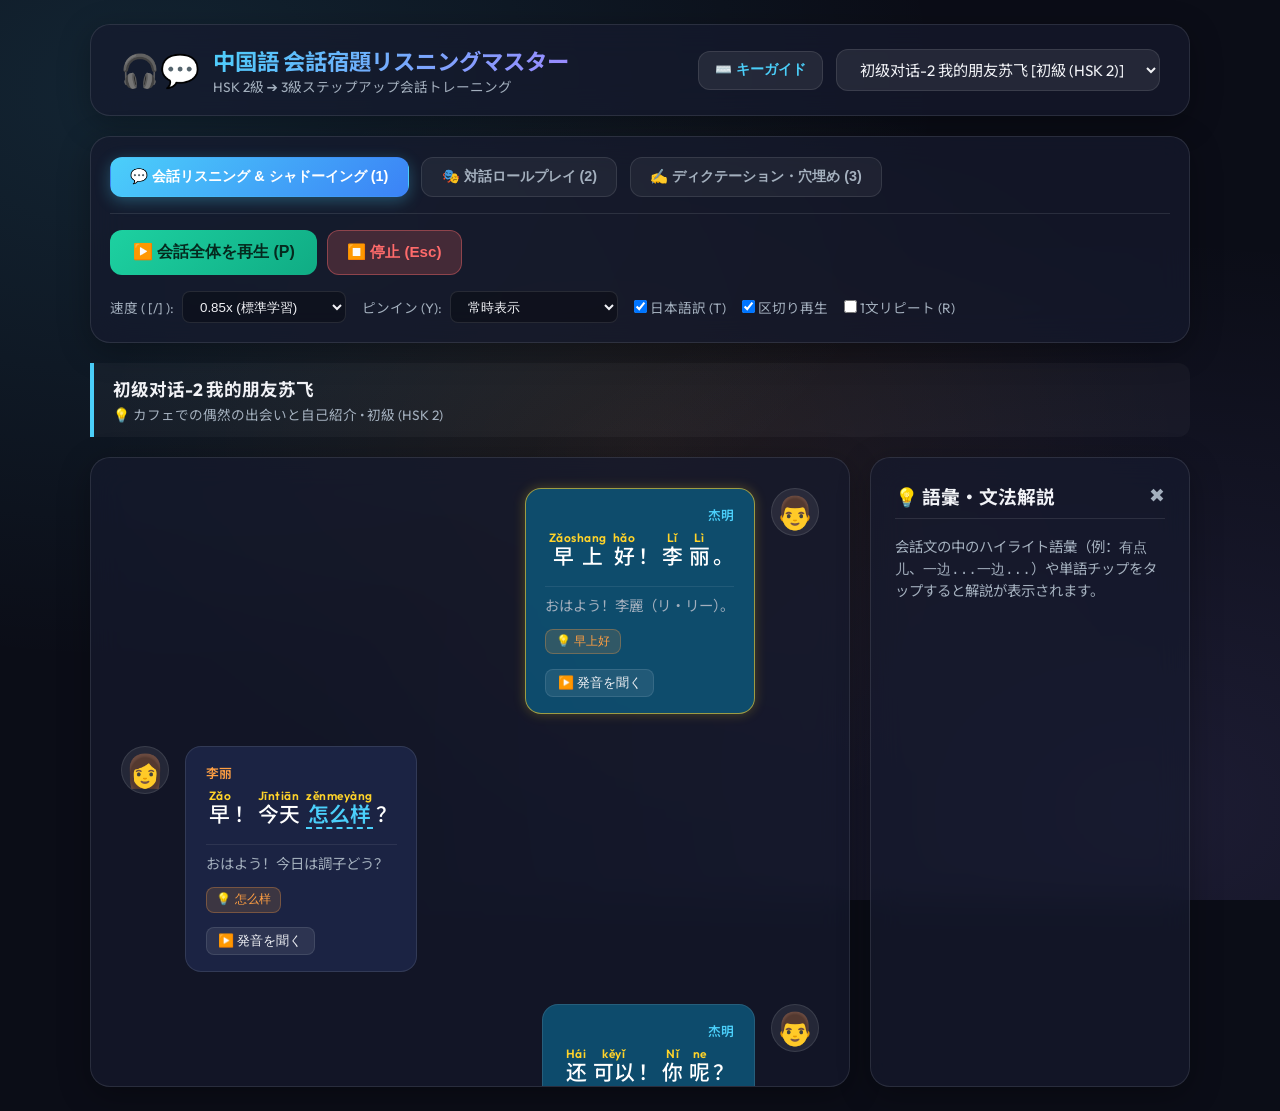
==== index.html @ 6241a37b "Add Vim & Learning shortcuts: gg/G jump, N-repeat (3r), word jump (w), blind mode (b), and speed con" ====
<!DOCTYPE html>
<html lang="ja">
<head>
    <meta charset="UTF-8">
    <meta name="viewport" content="width=device-width, initial-scale=1.0">
    <title>中国語 会話宿題リスニングマスター (HSK2-3)</title>
    <meta name="description" content="HSK 2級〜3級レベルの会話宿題を音声、ピンイン、日本語訳、文法解説、対話ロールプレイ、ディクテーションクイズで完全攻略するWebアプリ。">
    <!-- Google Fonts: Outfit & Noto Sans SC -->
    <link rel="preconnect" href="https://fonts.googleapis.com">
    <link rel="preconnect" href="https://fonts.gstatic.com" crossorigin>
    <link href="https://fonts.googleapis.com/css2?family=Noto+Sans+SC:wght@300;400;500;700&family=Outfit:wght@300;400;500;600;700&display=swap" rel="stylesheet">
    <link rel="stylesheet" href="./css/style.css">
</head>
<body>
    <div class="app-wrapper">
        <!-- Header -->
        <header class="app-header">
            <div class="brand-title">
                <span class="brand-icon">🎧💬</span>
                <div>
                    <h1>中国語 会話宿題リスニングマスター</h1>
                    <p>HSK 2級 ➔ 3級ステップアップ会話トレーニング</p>
                </div>
            </div>
            <div class="header-right">
                <button id="btn-open-help" class="btn-help">⌨️ キーガイド</button>
                <div class="selector-box">
                    <select id="dialogue-select" aria-label="会話レッスンの選択">
                        <!-- Options populated dynamically from JSON -->
                    </select>
                </div>
            </div>
        </header>

        <!-- Control Toolbar -->
        <section class="toolbar-card">
            <!-- Mode Switcher -->
            <div class="mode-switcher">
                <button id="mode-listening" class="btn-mode active">💬 会話リスニング & シャドーイング (1)</button>
                <button id="mode-roleplay" class="btn-mode">🎭 対話ロールプレイ (2)</button>
                <button id="mode-quiz" class="btn-mode">✍️ ディクテーション・穴埋め (3)</button>
            </div>

            <!-- Roleplay Bar (Hidden by default) -->
            <div id="roleplay-bar" class="sub-bar hidden">
                <label for="role-select"><strong>担当する役:</strong></label>
                <select id="role-select">
                    <!-- Populated dynamically -->
                </select>
                <span style="font-size: 0.85rem; color: var(--text-muted);">※ あなたのセリフの番になると一時停止します</span>
            </div>

            <!-- Primary Actions & Audio Options -->
            <div class="action-row">
                <div class="primary-controls">
                    <button id="btn-play-full" class="btn-primary">▶️ 会話全体を再生 (P)</button>
                    <button id="btn-stop" class="btn-danger">⏹️ 停止 (Esc)</button>
                </div>
                <div class="secondary-options">
                    <div class="opt-group">
                        <label for="speed-select">速度 ( [/] ):</label>
                        <select id="speed-select">
                            <option value="0.4">0.4x (超ゆっくり)</option>
                            <option value="0.5">0.5x (ゆっくり)</option>
                            <option value="0.6">0.6x (ややゆっくり)</option>
                            <option value="0.7">0.7x (遅め)</option>
                            <option value="0.85" selected>0.85x (標準学習)</option>
                            <option value="1.0">1.0x (ナチュラル)</option>
                            <option value="1.2">1.2x (速め)</option>
                        </select>
                    </div>

                    <div class="opt-group">
                        <label for="pinyin-toggle">ピンイン (Y):</label>
                        <select id="pinyin-toggle">
                            <option value="always" selected>常時表示</option>
                            <option value="hover">ホバー/タップ時のみ</option>
                            <option value="hidden">非表示 (耳あわせ)</option>
                        </select>
                    </div>

                    <div class="opt-group">
                        <label><input type="checkbox" id="ja-toggle" checked> 日本語訳 (T)</label>
                    </div>

                    <div class="opt-group">
                        <label><input type="checkbox" id="segment-toggle" checked> 区切り再生</label>
                    </div>

                    <div class="opt-group">
                        <label><input type="checkbox" id="loop-toggle"> 1文リピート (R)</label>
                    </div>
                </div>
            </div>
        </section>

        <!-- Topic Info Card -->
        <div class="dialogue-info-card">
            <h2 id="dialogue-header-title">タイトル</h2>
            <p id="dialogue-header-topic">トピック情報</p>
        </div>

        <!-- Main Content Area: Chat + Notes Drawer -->
        <main class="main-layout">
            <!-- WeChat Style Chat Container -->
            <section id="chat-container" class="chat-container" data-pinyin-mode="always">
                <!-- Chat bubbles generated dynamically -->
            </section>

            <!-- Quiz Panel (Hidden by default) -->
            <section id="quiz-panel" class="quiz-panel hidden">
                <!-- Quiz card rendered here -->
            </section>

            <!-- Notes & Grammar Side Drawer -->
            <aside id="notes-drawer" class="notes-drawer">
                <div class="drawer-header">
                    <h3>💡 語彙・文法解説</h3>
                    <button id="close-notes" class="close-btn">✖</button>
                </div>
                <div id="notes-content">
                    <p style="color: var(--text-muted); font-size: 0.9rem;">会話文の中のハイライト語彙（例：<code>有点儿</code>、<code>一边...一边...</code>）や単語チップをタップすると解説が表示されます。</p>
                </div>
            </aside>
        </main>
    </div>

    <!-- Keyboard Shortcuts Help Modal -->
    <div id="help-modal" class="modal-backdrop hidden">
        <div class="modal-card">
            <div class="modal-header">
                <h2>⌨️ キーボードショートカット一覧</h2>
                <button id="close-help" class="close-btn">✖</button>
            </div>
            <div class="modal-body">
                <table class="shortcut-table">
                    <thead>
                        <tr>
                            <th>キー</th>
                            <th>機能</th>
                        </tr>
                    </thead>
                    <tbody>
                        <tr><td><kbd>J</kbd> / <kbd>K</kbd></td><td>次のセリフ / 前のセリフへ移動して再生</td></tr>
                        <tr><td><kbd>g</kbd><kbd>g</kbd> / <kbd>G</kbd></td><td>会話の【先頭（1行目）】 / 【末尾（最終行）】へジャンプ</td></tr>
                        <tr><td><kbd>P</kbd> / <kbd>Space</kbd></td><td>選択中のセリフを再生 / 一時停止 (<kbd>Shift+P</kbd> で全文再生)</td></tr>
                        <tr><td><kbd>R</kbd> / <kbd>.</kbd></td><td>現在のセリフをリピート（例: <kbd>3</kbd><kbd>r</kbd> で3回自動連続再生！）</td></tr>
                        <tr><td><kbd>W</kbd></td><td>次の【重要語彙単語】へジャンプして単語発音</td></tr>
                        <tr><td><kbd>B</kbd></td><td>【ブラインド（目隠し）モード】ON/OFF (文字をぼかしてリスニング特訓)</td></tr>
                        <tr><td><kbd>N</kbd> / <kbd>M</kbd></td><td><kbd>N</kbd>で語彙解説スイッチ / <kbd>M</kbd>で単語発音</td></tr>
                        <tr><td><kbd>Y</kbd> / <kbd>T</kbd> / <kbd>Z</kbd></td><td><kbd>Y</kbd>でピンイン切替 / <kbd>T</kbd>・<kbd>Z</kbd>で日本語訳表示切替</td></tr>
                        <tr><td><kbd>&lt;</kbd> / <kbd>&gt;</kbd> (または <kbd>[</kbd>/<kbd>]</kbd>)</td><td>再生速度の減速 / 加速</td></tr>
                        <tr><td><kbd>S</kbd> / <kbd>Esc</kbd></td><td>音声再生・リピートをストップ</td></tr>
                        <tr><td><kbd>1</kbd> / <kbd>2</kbd> / <kbd>3</kbd></td><td>学習モード切替（1:リスニング 2:ロールプレイ 3:クイズ）</td></tr>
                    </tbody>
                </table>
            </div>
        </div>
    </div>

    <!-- Scripts -->
    <script src="./js/pinyin_utils.js"></script>
    <script src="./js/tts.js"></script>
    <script src="./js/app.js"></script>
</body>
</html>
---- css/style.css ----
/* ==========================================================================
   Chinese Conversation Trainer - Premium Dark Glassmorphism Design
   ========================================================================== */

:root {
    --bg-dark: #0b0d17;
    --card-bg: rgba(22, 26, 46, 0.7);
    --card-border: rgba(255, 255, 255, 0.1);
    
    --primary: #4bcffa;     /* Neon Blue */
    --accent: #ff9f43;      /* Neon Orange */
    --success: #1dd1a1;     /* Neon Green */
    --purple: #9c88ff;      /* Neon Purple */
    
    --bubble-left: rgba(30, 39, 73, 0.85);
    --bubble-right: rgba(14, 86, 122, 0.85);
    --bubble-narrator: rgba(45, 52, 70, 0.6);
    
    --text-main: #f1f2f6;
    --text-muted: #a4b0be;
    --pinyin-color: #ffd32a;
    
    --font-main: 'Outfit', 'Noto Sans SC', system-ui, -apple-system, sans-serif;
}

* {
    box-sizing: border-box;
    margin: 0;
    padding: 0;
}

body {
    background-color: var(--bg-dark);
    background-image: 
        radial-gradient(at 10% 10%, rgba(75, 207, 250, 0.12) 0, transparent 50%),
        radial-gradient(at 90% 90%, rgba(156, 136, 255, 0.12) 0, transparent 50%),
        radial-gradient(at 50% 50%, rgba(255, 159, 67, 0.08) 0, transparent 60%);
    background-attachment: fixed;
    color: var(--text-main);
    font-family: var(--font-main);
    min-height: 100vh;
    display: flex;
    justify-content: center;
    padding: 1.5rem 1rem;
}

.app-wrapper {
    width: 100%;
    max-width: 1100px;
    display: flex;
    flex-direction: column;
    gap: 1.25rem;
}

/* Header Navbar */
.app-header {
    background: var(--card-bg);
    backdrop-filter: blur(16px);
    border: 1px solid var(--card-border);
    border-radius: 20px;
    padding: 1.2rem 1.8rem;
    display: flex;
    justify-content: space-between;
    align-items: center;
    flex-wrap: wrap;
    gap: 1rem;
    box-shadow: 0 8px 32px rgba(0, 0, 0, 0.3);
}

.brand-title {
    display: flex;
    align-items: center;
    gap: 0.8rem;
}

.brand-icon {
    font-size: 2rem;
}

.brand-title h1 {
    font-size: 1.4rem;
    font-weight: 700;
    background: linear-gradient(135deg, var(--primary), var(--purple));
    -webkit-background-clip: text;
    -webkit-text-fill-color: transparent;
}

.brand-title p {
    font-size: 0.85rem;
    color: var(--text-muted);
}

.header-right {
    display: flex;
    align-items: center;
    gap: 0.8rem;
}

.btn-help {
    background: rgba(255, 255, 255, 0.08);
    border: 1px solid var(--card-border);
    color: var(--primary);
    padding: 0.6rem 1rem;
    border-radius: 12px;
    font-weight: 600;
    font-size: 0.85rem;
    cursor: pointer;
    transition: all 0.2s ease;
}

.btn-help:hover {
    background: rgba(75, 207, 250, 0.2);
    border-color: var(--primary);
}

.selector-box select {
    background: rgba(255, 255, 255, 0.08);
    color: var(--text-main);
    border: 1px solid var(--card-border);
    border-radius: 12px;
    padding: 0.6rem 1.2rem;
    font-size: 0.95rem;
    font-family: var(--font-main);
    outline: none;
    cursor: pointer;
    transition: all 0.3s ease;
}

.selector-box select:hover {
    border-color: var(--primary);
    background: rgba(255, 255, 255, 0.12);
}

/* Control Toolbar & Mode Switcher */
.toolbar-card {
    background: var(--card-bg);
    backdrop-filter: blur(16px);
    border: 1px solid var(--card-border);
    border-radius: 20px;
    padding: 1.2rem;
    display: flex;
    flex-direction: column;
    gap: 1rem;
    box-shadow: 0 8px 32px rgba(0, 0, 0, 0.3);
}

.mode-switcher {
    display: flex;
    gap: 0.8rem;
    border-bottom: 1px solid var(--card-border);
    padding-bottom: 1rem;
}

.btn-mode {
    background: rgba(255, 255, 255, 0.05);
    border: 1px solid var(--card-border);
    color: var(--text-muted);
    padding: 0.6rem 1.2rem;
    border-radius: 12px;
    font-weight: 600;
    font-size: 0.9rem;
    cursor: pointer;
    transition: all 0.3s ease;
}

.btn-mode.active, .btn-mode:hover {
    background: linear-gradient(135deg, var(--primary), #3b82f6);
    color: #fff;
    border-color: transparent;
    box-shadow: 0 4px 15px rgba(75, 207, 250, 0.3);
}

.action-row {
    display: flex;
    flex-wrap: wrap;
    gap: 1rem;
    align-items: center;
    justify-content: space-between;
}

.primary-controls {
    display: flex;
    gap: 0.6rem;
}

.btn-primary {
    background: linear-gradient(135deg, var(--success), #10ac84);
    color: #05291e;
    border: none;
    padding: 0.7rem 1.4rem;
    border-radius: 12px;
    font-size: 1rem;
    font-weight: 700;
    cursor: pointer;
    transition: transform 0.2s, box-shadow 0.2s;
}

.btn-primary:hover {
    transform: translateY(-2px);
    box-shadow: 0 6px 20px rgba(29, 209, 161, 0.4);
}

.btn-danger {
    background: rgba(255, 107, 107, 0.2);
    color: #ff6b6b;
    border: 1px solid rgba(255, 107, 107, 0.4);
    padding: 0.7rem 1.2rem;
    border-radius: 12px;
    font-size: 0.95rem;
    font-weight: 600;
    cursor: pointer;
    transition: all 0.2s;
}

.btn-danger:hover {
    background: rgba(255, 107, 107, 0.3);
}

.secondary-options {
    display: flex;
    flex-wrap: wrap;
    gap: 1rem;
    align-items: center;
}

.opt-group {
    display: flex;
    align-items: center;
    gap: 0.5rem;
    font-size: 0.85rem;
    color: var(--text-muted);
}

.opt-group select {
    background: rgba(0, 0, 0, 0.3);
    color: var(--text-main);
    border: 1px solid var(--card-border);
    padding: 0.4rem 0.8rem;
    border-radius: 8px;
    outline: none;
}

/* Sub-bars */
.sub-bar {
    background: rgba(255, 159, 67, 0.15);
    border: 1px solid rgba(255, 159, 67, 0.3);
    border-radius: 12px;
    padding: 0.8rem 1.2rem;
    display: flex;
    align-items: center;
    gap: 1rem;
}

.sub-bar.hidden {
    display: none;
}

/* Dialogue Topic Header */
.dialogue-info-card {
    background: rgba(255, 255, 255, 0.03);
    border-left: 4px solid var(--primary);
    padding: 0.8rem 1.2rem;
    border-radius: 0 12px 12px 0;
}

.dialogue-info-card h2 {
    font-size: 1.1rem;
    margin-bottom: 0.2rem;
}

.dialogue-info-card p {
    font-size: 0.85rem;
    color: var(--text-muted);
}

/* Main Layout Grid */
.main-layout {
    display: grid;
    grid-template-columns: 1fr;
    gap: 1.25rem;
}

@media (min-width: 900px) {
    .main-layout {
        grid-template-columns: 1fr 320px;
    }
}

/* WeChat Style Chat Container */
.chat-container {
    background: var(--card-bg);
    backdrop-filter: blur(16px);
    border: 1px solid var(--card-border);
    border-radius: 20px;
    padding: 1.5rem;
    min-height: 500px;
    max-height: 70vh;
    overflow-y: auto;
    display: flex;
    flex-direction: column;
    gap: 1.2rem;
    box-shadow: 0 8px 32px rgba(0, 0, 0, 0.3);
}

/* Chat Bubble */
.chat-bubble {
    display: flex;
    gap: 1rem;
    max-width: 88%;
    animation: fadeIn 0.3s ease;
    transition: all 0.3s ease;
    border-radius: 16px;
    padding: 0.4rem;
    cursor: pointer;
}

@keyframes fadeIn {
    from { opacity: 0; transform: translateY(10px); }
    to { opacity: 1; transform: translateY(0); }
}

.chat-bubble.align-left {
    align-self: flex-start;
}

.chat-bubble.align-right {
    align-self: flex-end;
    flex-direction: row-reverse;
}

.chat-bubble.narrator-bubble {
    align-self: center;
    max-width: 95%;
    text-align: center;
    background: var(--bubble-narrator);
    border: 1px dashed var(--card-border);
}

.chat-bubble .avatar {
    font-size: 2rem;
    width: 48px;
    height: 48px;
    background: rgba(255, 255, 255, 0.08);
    border-radius: 50%;
    display: flex;
    align-items: center;
    justify-content: center;
    flex-shrink: 0;
    border: 1px solid var(--card-border);
}

.bubble-content {
    background: var(--bubble-left);
    border: 1px solid var(--card-border);
    border-radius: 16px;
    padding: 1rem 1.2rem;
    position: relative;
    display: flex;
    flex-direction: column;
    gap: 0.5rem;
    transition: border-color 0.2s, box-shadow 0.2s;
}

.chat-bubble.align-right .bubble-content {
    background: var(--bubble-right);
}

.chat-bubble.focused-line .bubble-content {
    border-color: rgba(255, 211, 42, 0.6);
    box-shadow: 0 0 12px rgba(255, 211, 42, 0.25);
}

.chat-bubble.playing .bubble-content {
    border-color: var(--primary);
    box-shadow: 0 0 20px rgba(75, 207, 250, 0.4);
}

.speaker-name {
    font-size: 0.8rem;
    font-weight: 600;
    color: var(--accent);
}

.chat-bubble.align-right .speaker-name {
    text-align: right;
    color: var(--primary);
}

/* Chinese & Ruby Pinyin Styling */
.text-zh {
    font-size: 1.3rem;
    line-height: 2.3rem;
    font-weight: 500;
    color: #ffffff;
}

ruby.pinyin-ruby {
    ruby-position: over;
    padding: 0 0.15em;
}

ruby.pinyin-ruby rt {
    font-size: 0.75rem;
    font-weight: 600;
    color: var(--pinyin-color);
    letter-spacing: 0.5px;
    transform: translateY(-2px);
    transition: opacity 0.2s ease;
}

/* Pinyin Mode Logic */
[data-pinyin-mode="hover"] ruby.pinyin-ruby rt {
    opacity: 0;
}
[data-pinyin-mode="hover"] ruby.pinyin-ruby:hover rt {
    opacity: 1;
}
[data-pinyin-mode="hidden"] ruby.pinyin-ruby rt {
    display: none;
}

/* Japanese Translation */
.text-ja {
    font-size: 0.9rem;
    color: var(--text-muted);
    border-top: 1px solid rgba(255, 255, 255, 0.08);
    padding-top: 0.4rem;
    margin-top: 0.2rem;
    transition: all 0.3s ease;
}

.hide-ja .text-ja {
    display: none;
}

/* Vocab Chips & Highlights */
.vocab-highlight {
    color: var(--primary);
    border-bottom: 2px dashed var(--primary);
    cursor: pointer;
    font-weight: 600;
    padding: 0 2px;
}

.vocab-highlight:hover {
    background: rgba(75, 207, 250, 0.2);
    border-radius: 4px;
}

.vocab-chips {
    display: flex;
    flex-wrap: wrap;
    gap: 0.4rem;
    margin-top: 0.4rem;
}

.chip-btn {
    background: rgba(255, 159, 67, 0.15);
    border: 1px solid rgba(255, 159, 67, 0.3);
    color: var(--accent);
    padding: 0.2rem 0.6rem;
    border-radius: 8px;
    font-size: 0.75rem;
    cursor: pointer;
    transition: all 0.2s ease;
}

.chip-btn:hover {
    background: rgba(255, 159, 67, 0.3);
}

.bubble-actions {
    display: flex;
    gap: 0.6rem;
    margin-top: 0.4rem;
}

.btn-line-play {
    background: rgba(255, 255, 255, 0.08);
    border: 1px solid var(--card-border);
    color: var(--text-main);
    padding: 0.3rem 0.7rem;
    border-radius: 8px;
    font-size: 0.8rem;
    cursor: pointer;
    transition: background 0.2s;
}

.btn-line-play:hover {
    background: rgba(255, 255, 255, 0.18);
}

/* User Role Highlights */
.user-role-bubble .bubble-content {
    border-color: var(--accent);
    background: rgba(255, 159, 67, 0.15);
}

.user-turn-prompt {
    background: var(--accent);
    color: #111;
    padding: 0.5rem 0.8rem;
    border-radius: 8px;
    margin-top: 0.5rem;
    font-size: 0.85rem;
    display: flex;
    justify-content: space-between;
    align-items: center;
}

.btn-skip-turn {
    background: #111;
    color: #fff;
    border: none;
    padding: 0.2rem 0.6rem;
    border-radius: 6px;
    font-size: 0.8rem;
    cursor: pointer;
}

/* Notes & Grammar Side Drawer */
.notes-drawer {
    background: var(--card-bg);
    backdrop-filter: blur(16px);
    border: 1px solid var(--card-border);
    border-radius: 20px;
    padding: 1.5rem;
    display: flex;
    flex-direction: column;
    gap: 1rem;
    box-shadow: 0 8px 32px rgba(0, 0, 0, 0.3);
}

.drawer-header {
    display: flex;
    justify-content: space-between;
    align-items: center;
    border-bottom: 1px solid var(--card-border);
    padding-bottom: 0.6rem;
}

.close-btn {
    background: none;
    border: none;
    color: var(--text-muted);
    font-size: 1.2rem;
    cursor: pointer;
}

.note-card {
    display: flex;
    flex-direction: column;
    gap: 0.6rem;
}

.note-badge {
    align-self: flex-start;
    background: rgba(75, 207, 250, 0.15);
    color: var(--primary);
    border: 1px solid rgba(75, 207, 250, 0.3);
    font-size: 0.75rem;
    padding: 0.2rem 0.6rem;
    border-radius: 6px;
    font-weight: 600;
}

.note-word {
    font-size: 1.5rem;
    color: var(--primary);
}

.note-pinyin {
    font-size: 1rem;
    color: var(--pinyin-color);
}

.note-meaning {
    font-size: 0.95rem;
    line-height: 1.4;
    color: var(--text-main);
}

.note-audio-btn button {
    background: rgba(75, 207, 250, 0.2);
    color: var(--primary);
    border: 1px solid var(--primary);
    padding: 0.5rem 1rem;
    border-radius: 8px;
    cursor: pointer;
    margin-top: 0.5rem;
}

/* Quiz Panel */
.quiz-panel {
    background: var(--card-bg);
    backdrop-filter: blur(16px);
    border: 1px solid var(--card-border);
    border-radius: 20px;
    padding: 1.5rem;
}

.quiz-card {
    display: flex;
    flex-direction: column;
    gap: 1rem;
}

.quiz-input-box {
    display: flex;
    gap: 0.6rem;
}

.quiz-input-box input {
    flex: 1;
    background: rgba(0, 0, 0, 0.4);
    border: 1px solid var(--card-border);
    color: var(--text-main);
    padding: 0.7rem 1rem;
    border-radius: 10px;
    font-size: 1rem;
}

.quiz-input-box button {
    background: var(--primary);
    color: #0b0d17;
    border: none;
    padding: 0.7rem 1.4rem;
    border-radius: 10px;
    font-weight: 700;
    cursor: pointer;
}

.quiz-feedback {
    padding: 0.8rem;
    border-radius: 10px;
    font-size: 0.95rem;
}

.quiz-feedback.correct {
    background: rgba(29, 209, 161, 0.2);
    border: 1px solid var(--success);
    color: var(--success);
}

.quiz-feedback.incorrect {
    background: rgba(255, 107, 107, 0.2);
    border: 1px solid #ff6b6b;
    color: #ff6b6b;
}

/* Modal Backdrop & Help Modal */
.modal-backdrop {
    position: fixed;
    top: 0;
    left: 0;
    width: 100vw;
    height: 100vh;
    background: rgba(0, 0, 0, 0.7);
    backdrop-filter: blur(8px);
    z-index: 999;
    display: flex;
    align-items: center;
    justify-content: center;
    padding: 1rem;
}

.modal-card {
    background: rgba(22, 26, 46, 0.95);
    border: 1px solid var(--card-border);
    border-radius: 20px;
    padding: 1.8rem;
    width: 100%;
    max-width: 580px;
    box-shadow: 0 20px 50px rgba(0, 0, 0, 0.6);
    display: flex;
    flex-direction: column;
    gap: 1.2rem;
}

.modal-header {
    display: flex;
    justify-content: space-between;
    align-items: center;
    border-bottom: 1px solid var(--card-border);
    padding-bottom: 0.8rem;
}

.modal-header h2 {
    font-size: 1.2rem;
    color: var(--primary);
}

.shortcut-table {
    width: 100%;
    border-collapse: collapse;
    font-size: 0.9rem;
}

.shortcut-table th, .shortcut-table td {
    padding: 0.6rem 0.8rem;
    border-bottom: 1px solid rgba(255, 255, 255, 0.08);
    text-align: left;
}

.shortcut-table th {
    color: var(--text-muted);
    font-weight: 600;
}

kbd {
    background: rgba(255, 255, 255, 0.12);
    border: 1px solid rgba(255, 255, 255, 0.2);
    border-radius: 6px;
    padding: 0.2rem 0.5rem;
    font-family: monospace;
    font-weight: 700;
    color: var(--accent);
    box-shadow: 0 2px 0 rgba(0, 0, 0, 0.4);
}

.hidden {
    display: none !important;
}

/* Blind Mode & Repeat Badges */
.chat-container.blind-mode .text-zh,
.chat-container.blind-mode ruby.pinyin-ruby rt {
    filter: blur(8px);
    transition: filter 0.2s ease;
    user-select: none;
}

.chat-container.blind-mode .chat-bubble:hover .text-zh,
.chat-container.blind-mode .chat-bubble:hover ruby.pinyin-ruby rt,
.chat-container.blind-mode .chat-bubble.playing .text-zh,
.chat-container.blind-mode .chat-bubble.playing ruby.pinyin-ruby rt {
    filter: blur(0);
}

.blind-mode-badge {
    background: rgba(255, 107, 107, 0.2);
    border: 1px solid #ff6b6b;
    color: #ff6b6b;
    font-size: 0.8rem;
    padding: 0.3rem 0.8rem;
    border-radius: 8px;
    font-weight: 600;
}

.repeat-count-badge {
    background: rgba(75, 207, 250, 0.2);
    border: 1px solid var(--primary);
    color: var(--primary);
    font-size: 0.8rem;
    padding: 0.2rem 0.6rem;
    border-radius: 6px;
    margin-top: 0.4rem;
    align-self: flex-start;
    font-weight: 600;
}
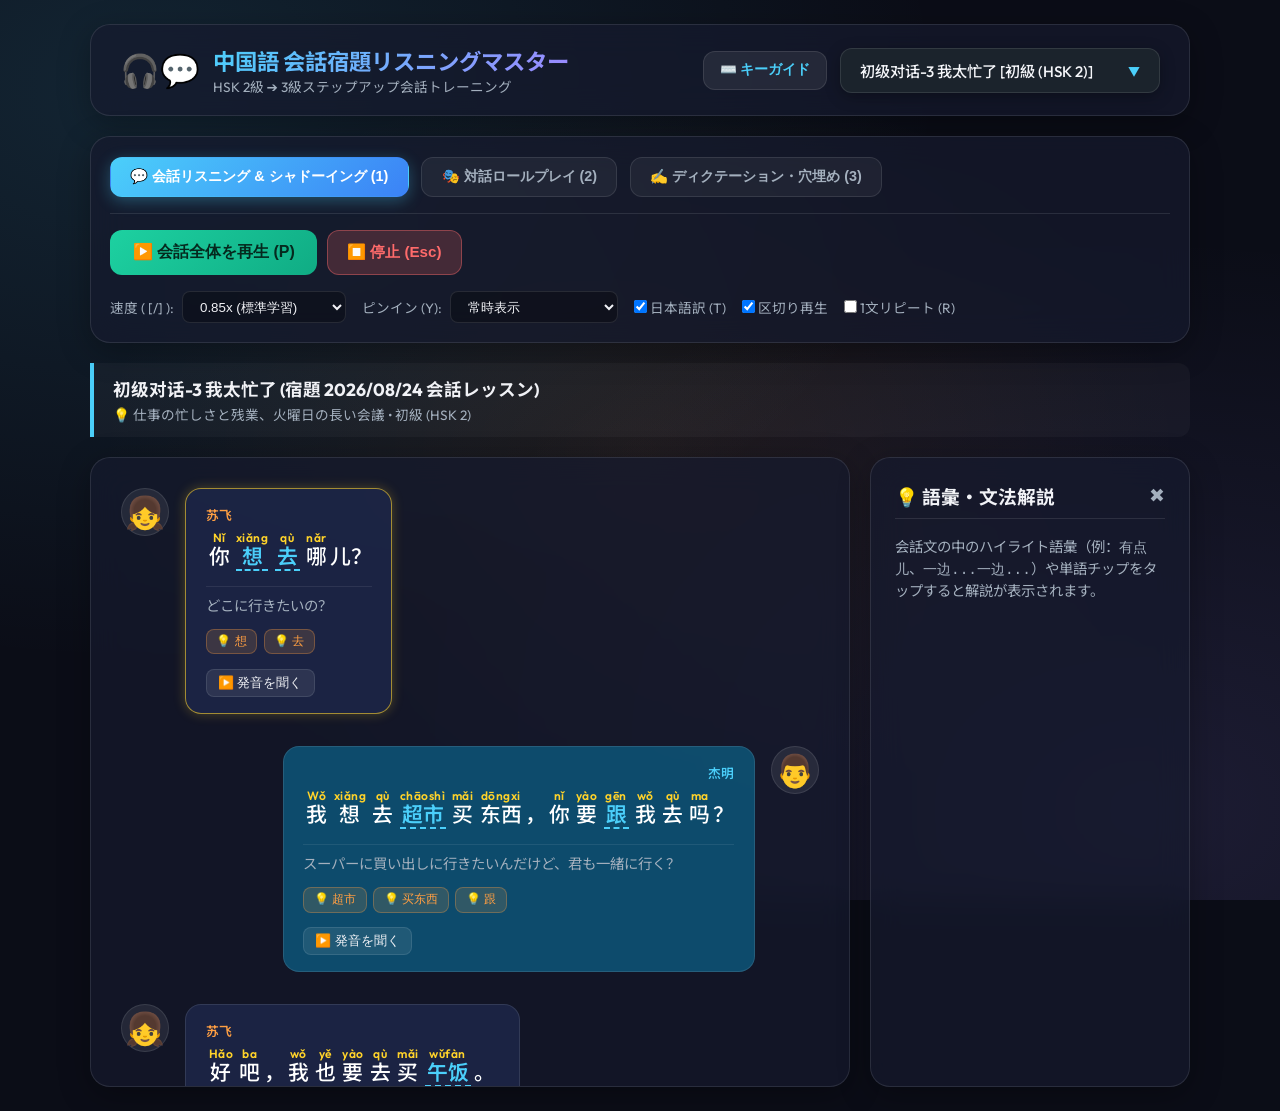
==== commit cb1b6819: "Replace native browser select with Custom Glassmorphic Dropdown component for 100% legibility" ====
--- a/index.html
+++ b/index.html
@@ -24,11 +24,16 @@
             </div>
             <div class="header-right">
                 <button id="btn-open-help" class="btn-help">⌨️ キーガイド</button>
-                <div class="selector-box">
-                    <select id="dialogue-select" aria-label="会話レッスンの選択">
-                        <!-- Options populated dynamically from JSON -->
-                    </select>
+                <div class="custom-dropdown-container">
+                    <button id="custom-dropdown-btn" class="custom-dropdown-btn" type="button" aria-haspopup="listbox">
+                        <span id="custom-dropdown-label">読み込み中...</span>
+                        <span class="dropdown-arrow">▼</span>
+                    </button>
+                    <div id="custom-dropdown-menu" class="custom-dropdown-menu hidden" role="listbox">
+                        <!-- Grouped items built dynamically -->
+                    </div>
                 </div>
+                <select id="dialogue-select" class="hidden" aria-label="会話レッスンの選択"></select>
             </div>
         </header>
 
--- a/css/style.css
+++ b/css/style.css
@@ -113,22 +113,107 @@
     border-color: var(--primary);
 }
 
-.selector-box select {
-    background: rgba(255, 255, 255, 0.08);
-    color: var(--text-main);
+/* Custom Glassmorphic Dropdown Component */
+.custom-dropdown-container {
+    position: relative;
+    display: inline-block;
+    min-width: 320px;
+}
+
+.custom-dropdown-btn {
+    background: rgba(30, 39, 46, 0.85);
+    color: #f5f6fa;
     border: 1px solid var(--card-border);
     border-radius: 12px;
-    padding: 0.6rem 1.2rem;
+    padding: 0.65rem 1.2rem;
     font-size: 0.95rem;
     font-family: var(--font-main);
-    outline: none;
-    cursor: pointer;
-    transition: all 0.3s ease;
-}
-
-.selector-box select:hover {
+    font-weight: 500;
+    cursor: pointer;
+    display: flex;
+    align-items: center;
+    justify-content: space-between;
+    width: 100%;
+    gap: 0.8rem;
+    transition: all 0.25s ease;
+    box-shadow: 0 4px 15px rgba(0, 0, 0, 0.3);
+}
+
+.custom-dropdown-btn:hover,
+.custom-dropdown-btn.active {
     border-color: var(--primary);
-    background: rgba(255, 255, 255, 0.12);
+    background: rgba(75, 207, 250, 0.15);
+    box-shadow: 0 0 15px rgba(75, 207, 250, 0.3);
+}
+
+.dropdown-arrow {
+    font-size: 0.75rem;
+    color: var(--primary);
+    transition: transform 0.25s ease;
+}
+
+.custom-dropdown-btn.active .dropdown-arrow {
+    transform: rotate(180deg);
+}
+
+.custom-dropdown-menu {
+    position: absolute;
+    top: calc(100% + 8px);
+    right: 0;
+    width: 100%;
+    min-width: 340px;
+    max-height: 380px;
+    overflow-y: auto;
+    background: rgba(15, 23, 42, 0.96);
+    backdrop-filter: blur(20px);
+    border: 1px solid rgba(75, 207, 250, 0.3);
+    border-radius: 14px;
+    box-shadow: 0 15px 40px rgba(0, 0, 0, 0.8);
+    z-index: 1000;
+    padding: 0.5rem 0;
+}
+
+.custom-dropdown-group {
+    padding: 0.6rem 1rem 0.3rem 1rem;
+    font-size: 0.82rem;
+    font-weight: 700;
+    color: #4bcffa;
+    border-bottom: 1px solid rgba(255, 255, 255, 0.08);
+    margin-top: 0.4rem;
+    background: rgba(75, 207, 250, 0.05);
+}
+
+.custom-dropdown-group:first-child {
+    margin-top: 0;
+}
+
+.custom-dropdown-item {
+    padding: 0.75rem 1.2rem;
+    color: #e1e2e6;
+    font-size: 0.92rem;
+    cursor: pointer;
+    display: flex;
+    align-items: center;
+    justify-content: space-between;
+    transition: all 0.15s ease;
+}
+
+.custom-dropdown-item:hover {
+    background: rgba(75, 207, 250, 0.2);
+    color: #ffffff;
+    padding-left: 1.5rem;
+}
+
+.custom-dropdown-item.selected {
+    background: rgba(75, 207, 250, 0.25);
+    color: #4bcffa;
+    font-weight: 600;
+}
+
+.custom-dropdown-item.selected::after {
+    content: "✓";
+    font-weight: bold;
+    color: #4bcffa;
 }
 
 /* Control Toolbar & Mode Switcher */
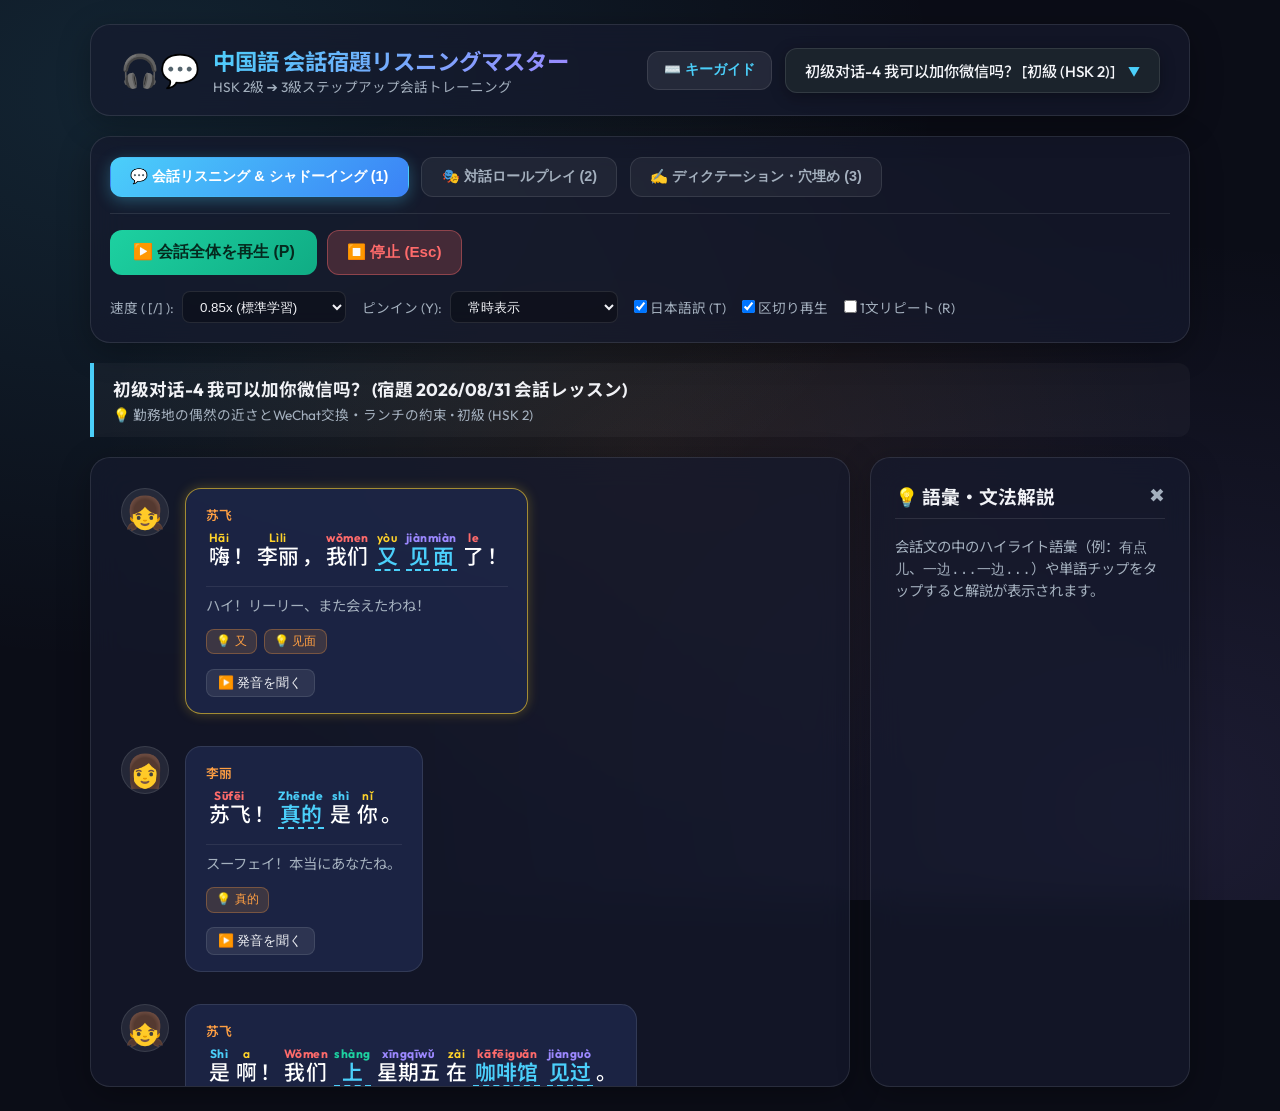
==== commit 62056ec4: "Merge PROJECT_HANDOVER.md features: HSK single-sentence drills (160 sentences), 12 Enemy Pinyin colo" ====
--- a/index.html
+++ b/index.html
@@ -26,7 +26,7 @@
                 <button id="btn-open-help" class="btn-help">⌨️ キーガイド</button>
                 <div class="custom-dropdown-container">
                     <button id="custom-dropdown-btn" class="custom-dropdown-btn" type="button" aria-haspopup="listbox">
-                        <span id="custom-dropdown-label">読み込み中...</span>
+                        <span id="custom-dropdown-label">会話を選択...</span>
                         <span class="dropdown-arrow">▼</span>
                     </button>
                     <div id="custom-dropdown-menu" class="custom-dropdown-menu hidden" role="listbox">
@@ -148,6 +148,8 @@
                     <tbody>
                         <tr><td><kbd>J</kbd> / <kbd>K</kbd></td><td>次のセリフ / 前のセリフへ移動して再生</td></tr>
                         <tr><td><kbd>g</kbd><kbd>g</kbd> / <kbd>G</kbd></td><td>会話の【先頭（1行目）】 / 【末尾（最終行）】へジャンプ</td></tr>
+                        <tr><td><kbd>G</kbd> (単発)</td><td>💣【ピンイン爆撃】0.7x ➔ 0.85x ➔ 1.0x 3段階加速再生 & 天敵解説</td></tr>
+                        <tr><td><kbd>F</kbd></td><td>🧩【お助け区切り再生】文をチャンク単位でポーズ挟み再生</td></tr>
                         <tr><td><kbd>P</kbd> / <kbd>Space</kbd></td><td>選択中のセリフを再生 / 一時停止 (<kbd>Shift+P</kbd> で全文再生)</td></tr>
                         <tr><td><kbd>R</kbd> / <kbd>.</kbd></td><td>現在のセリフをリピート（例: <kbd>3</kbd><kbd>r</kbd> で3回自動連続再生！）</td></tr>
                         <tr><td><kbd>W</kbd></td><td>次の【重要語彙単語】へジャンプして単語発音</td></tr>
@@ -157,6 +159,20 @@
                         <tr><td><kbd>&lt;</kbd> / <kbd>&gt;</kbd> (または <kbd>[</kbd>/<kbd>]</kbd>)</td><td>再生速度の減速 / 加速</td></tr>
                         <tr><td><kbd>S</kbd> / <kbd>Esc</kbd></td><td>音声再生・リピートをストップ</td></tr>
                         <tr><td><kbd>1</kbd> / <kbd>2</kbd> / <kbd>3</kbd></td><td>学習モード切替（1:リスニング 2:ロールプレイ 3:クイズ）</td></tr>
+                    </tbody>
+                </table>
+
+                <h4 style="margin-top: 1.2rem; color: var(--primary);">⚠️ 12大天敵ピンイン（色分け凡例）</h4>
+                <table class="enemy-legend-table">
+                    <thead>
+                        <tr><th>ハイライト色</th><th>対象の天敵音素・トラップ</th></tr>
+                    </thead>
+                    <tbody>
+                        <tr><td><span style="color:#ff9f43; font-weight:bold;">橙色 (-ian)</span></td><td>-ian(イェン), -ui(ウェイ), -un(ウェン), ü(丸口)</td></tr>
+                        <tr><td><span style="color:#ff6b6b; font-weight:bold;">赤色 (こもるe)</span></td><td>喉の奥から出すこもった e (e, en, eng)</td></tr>
+                        <tr><td><span style="color:#4bcffa; font-weight:bold;">青色 (巻き舌)</span></td><td>zh, ch, sh, r, zi, ci, si (空母音/巻き舌)</td></tr>
+                        <tr><td><span style="color:#1dd1a1; font-weight:bold;">緑色 (鼻音-ng)</span></td><td>-ng 鼻に抜ける「ン」音 (ang, eng, ing, ong)</td></tr>
+                        <tr><td><span style="color:#9c88ff; font-weight:bold;">紫色 (前舌面)</span></td><td>j, q, x (前舌面のジ・チ・シ)</td></tr>
                     </tbody>
                 </table>
             </div>
--- a/css/style.css
+++ b/css/style.css
@@ -54,6 +54,8 @@
 
 /* Header Navbar */
 .app-header {
+    position: relative;
+    z-index: 100;
     background: var(--card-bg);
     backdrop-filter: blur(16px);
     border: 1px solid var(--card-border);
@@ -116,6 +118,7 @@
 /* Custom Glassmorphic Dropdown Component */
 .custom-dropdown-container {
     position: relative;
+    z-index: 105;
     display: inline-block;
     min-width: 320px;
 }
@@ -164,12 +167,11 @@
     min-width: 340px;
     max-height: 380px;
     overflow-y: auto;
-    background: rgba(15, 23, 42, 0.96);
-    backdrop-filter: blur(20px);
-    border: 1px solid rgba(75, 207, 250, 0.3);
+    background: #111827;
+    border: 1px solid rgba(75, 207, 250, 0.4);
     border-radius: 14px;
-    box-shadow: 0 15px 40px rgba(0, 0, 0, 0.8);
-    z-index: 1000;
+    box-shadow: 0 20px 50px rgba(0, 0, 0, 0.95);
+    z-index: 99999;
     padding: 0.5rem 0;
 }
 
@@ -180,7 +182,7 @@
     color: #4bcffa;
     border-bottom: 1px solid rgba(255, 255, 255, 0.08);
     margin-top: 0.4rem;
-    background: rgba(75, 207, 250, 0.05);
+    background: rgba(75, 207, 250, 0.08);
 }
 
 .custom-dropdown-group:first-child {
@@ -218,6 +220,8 @@
 
 /* Control Toolbar & Mode Switcher */
 .toolbar-card {
+    position: relative;
+    z-index: 1;
     background: var(--card-bg);
     backdrop-filter: blur(16px);
     border: 1px solid var(--card-border);
@@ -843,3 +847,68 @@
     align-self: flex-start;
     font-weight: 600;
 }
+
+/* 12 Enemy Pinyin Tagging Colors */
+ruby.pinyin-ruby rt.bad-an {
+    color: #ff9f43 !important; /* ネオンオレンジ: -ian, -ui, -un, ü */
+    font-weight: 700;
+}
+
+ruby.pinyin-ruby rt.bad-e {
+    color: #ff6b6b !important; /* ネオンレッド: こもる e */
+    font-weight: 700;
+}
+
+ruby.pinyin-ruby rt.bad-retro {
+    color: #4bcffa !important; /* ネオンブルー: 巻き舌 zh, ch, sh, r, zi/ci/si */
+    font-weight: 700;
+}
+
+ruby.pinyin-ruby rt.bad-ing {
+    color: #1dd1a1 !important; /* ネオングリーン: 鼻音 -ng */
+    font-weight: 700;
+}
+
+ruby.pinyin-ruby rt.bad-front {
+    color: #9c88ff !important; /* ネオンパープル: 前舌面 j, q, x */
+    font-weight: 700;
+}
+
+/* G-Mode Bombardment & Tip Card Styling */
+.g-mode-badge {
+    background: rgba(255, 211, 42, 0.2);
+    border: 1px solid #ffd32a;
+    color: #ffd32a;
+    font-size: 0.8rem;
+    padding: 0.2rem 0.6rem;
+    border-radius: 6px;
+    margin-top: 0.4rem;
+    align-self: flex-start;
+    font-weight: 700;
+}
+
+.g-tip-card {
+    background: rgba(15, 23, 42, 0.95);
+    border: 1px solid var(--primary);
+    border-radius: 12px;
+    padding: 0.8rem 1.2rem;
+    margin-top: 0.6rem;
+    box-shadow: 0 8px 25px rgba(75, 207, 250, 0.3);
+    animation: fadeIn 0.3s ease;
+}
+
+.g-tip-header {
+    display: flex;
+    align-items: center;
+    gap: 0.6rem;
+    font-weight: bold;
+    color: var(--primary);
+    font-size: 0.95rem;
+    margin-bottom: 0.4rem;
+}
+
+.g-tip-text {
+    font-size: 0.88rem;
+    color: #f5f6fa;
+    line-height: 1.5;
+}
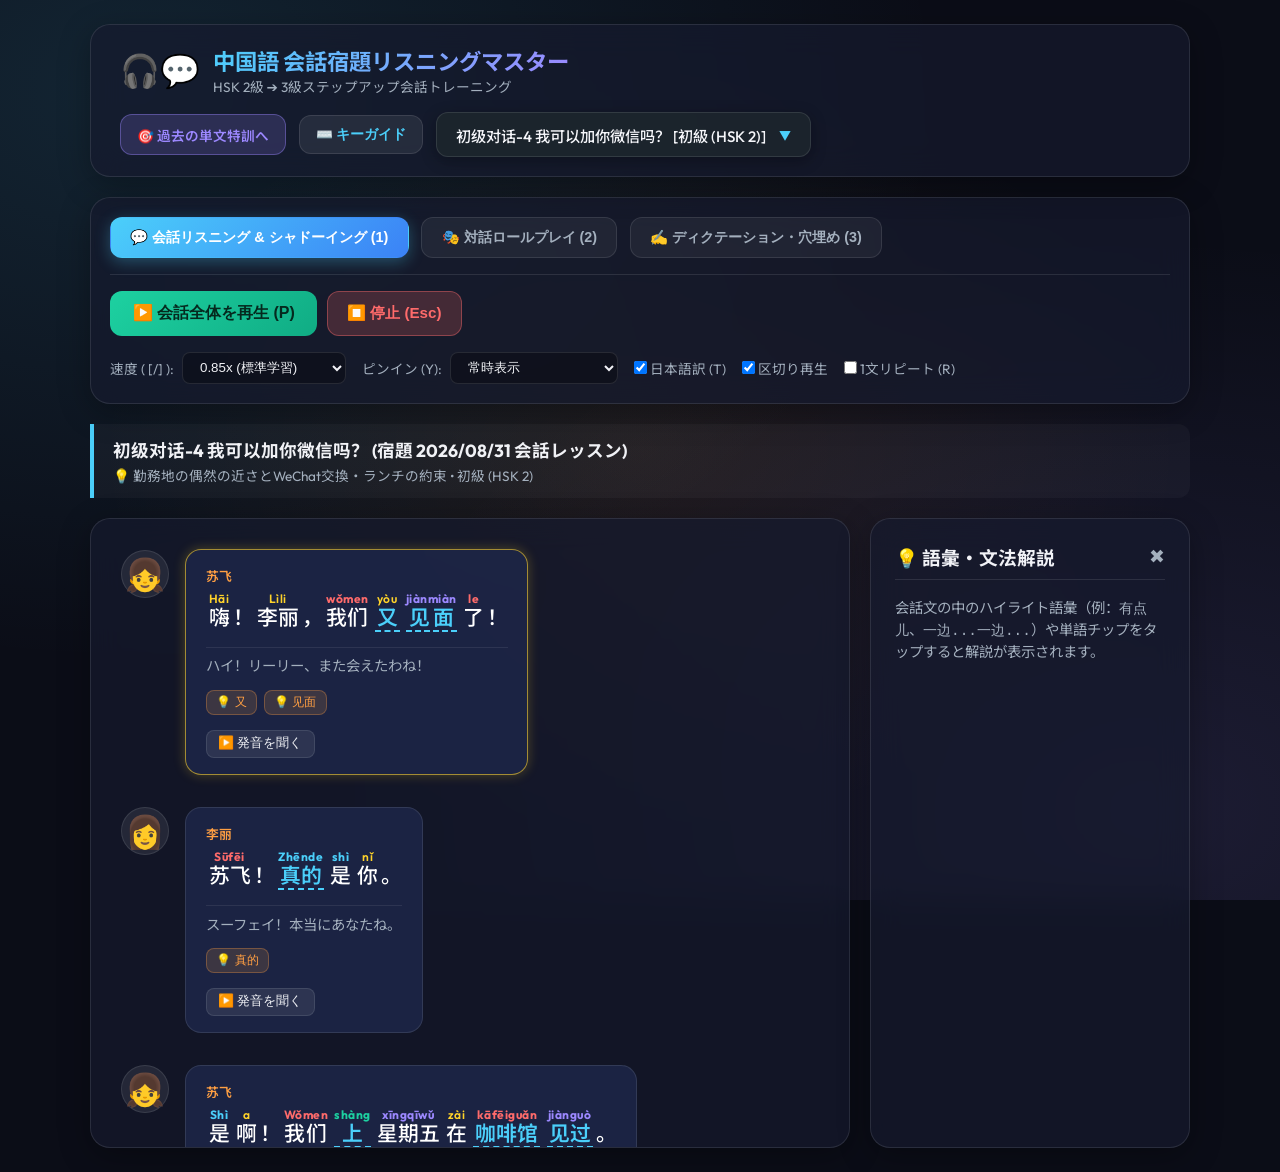
==== commit 9aed053d: "Add navigation buttons to switch between Dialogue App (index.html) and Single-Sentence Trainer App (" ====
--- a/index.html
+++ b/index.html
@@ -23,6 +23,7 @@
                 </div>
             </div>
             <div class="header-right">
+                <a href="trainer.html" class="btn-mode-switch">🎯 過去の単文特訓へ</a>
                 <button id="btn-open-help" class="btn-help">⌨️ キーガイド</button>
                 <div class="custom-dropdown-container">
                     <button id="custom-dropdown-btn" class="custom-dropdown-btn" type="button" aria-haspopup="listbox">
--- a/css/style.css
+++ b/css/style.css
@@ -115,6 +115,28 @@
     border-color: var(--primary);
 }
 
+.btn-mode-switch {
+    display: inline-flex;
+    align-items: center;
+    gap: 0.5rem;
+    padding: 0.6rem 1rem;
+    border-radius: 12px;
+    background: rgba(156, 136, 255, 0.18);
+    border: 1px solid rgba(156, 136, 255, 0.4);
+    color: #9c88ff;
+    font-weight: 600;
+    font-size: 0.85rem;
+    text-decoration: none;
+    transition: all 0.2s ease;
+}
+
+.btn-mode-switch:hover {
+    background: rgba(156, 136, 255, 0.35);
+    color: #ffffff;
+    border-color: #9c88ff;
+    box-shadow: 0 0 15px rgba(156, 136, 255, 0.4);
+}
+
 /* Custom Glassmorphic Dropdown Component */
 .custom-dropdown-container {
     position: relative;
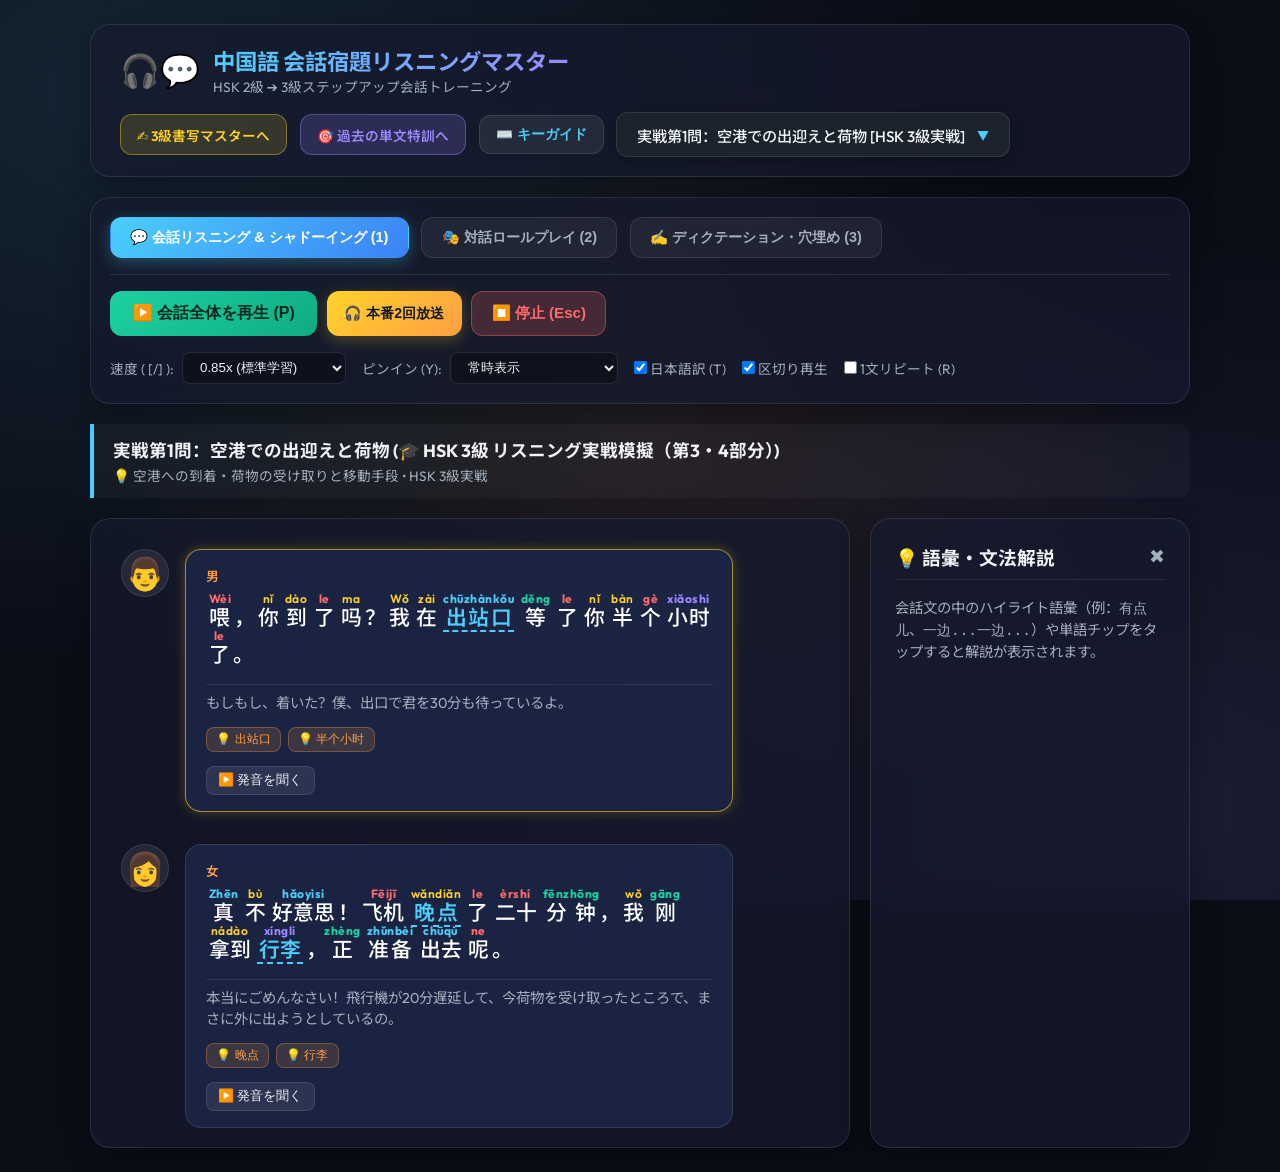
==== commit 1d0b0274: "Implement HSK 3 Paper Exam Writing Module (writing.html) and Exam Listening Simulation (hsk3_exam_di" ====
--- a/index.html
+++ b/index.html
@@ -23,6 +23,7 @@
                 </div>
             </div>
             <div class="header-right">
+                <a href="writing.html" class="btn-mode-switch" style="color: #ffd32a; border-color: rgba(255, 211, 42, 0.4); background: rgba(255, 211, 42, 0.15);">✍️ 3級書写マスターへ</a>
                 <a href="trainer.html" class="btn-mode-switch">🎯 過去の単文特訓へ</a>
                 <button id="btn-open-help" class="btn-help">⌨️ キーガイド</button>
                 <div class="custom-dropdown-container">
@@ -60,6 +61,7 @@
             <div class="action-row">
                 <div class="primary-controls">
                     <button id="btn-play-full" class="btn-primary">▶️ 会話全体を再生 (P)</button>
+                    <button id="btn-exam-broadcast" class="btn-exam-broadcast">🎧 本番2回放送</button>
                     <button id="btn-stop" class="btn-danger">⏹️ 停止 (Esc)</button>
                 </div>
                 <div class="secondary-options">
--- a/css/style.css
+++ b/css/style.css
@@ -934,3 +934,151 @@
     color: #f5f6fa;
     line-height: 1.5;
 }
+
+/* HSK 3 Exam Quiz Card & 2-Pass Broadcast */
+.btn-exam-broadcast {
+    background: linear-gradient(135deg, #ffd32a 0%, #ff9f43 100%);
+    border: none;
+    color: #121826;
+    font-weight: 700;
+    padding: 0.65rem 1.1rem;
+    border-radius: 12px;
+    cursor: pointer;
+    font-size: 0.88rem;
+    display: inline-flex;
+    align-items: center;
+    gap: 0.4rem;
+    box-shadow: 0 4px 15px rgba(255, 211, 42, 0.25);
+    transition: all 0.2s ease;
+}
+
+.btn-exam-broadcast:hover {
+    transform: translateY(-2px);
+    box-shadow: 0 6px 20px rgba(255, 211, 42, 0.45);
+}
+
+.btn-exam-broadcast.broadcasting {
+    background: #ff5e57;
+    color: #ffffff;
+    animation: pulse 1.2s infinite;
+}
+
+.exam-quiz-card {
+    background: rgba(18, 26, 46, 0.96);
+    border: 2px solid var(--accent);
+    border-radius: 18px;
+    padding: 1.5rem;
+    margin-top: 1.5rem;
+    display: flex;
+    flex-direction: column;
+    gap: 1rem;
+    box-shadow: 0 10px 30px rgba(255, 211, 42, 0.2);
+    animation: fadeIn 0.3s ease;
+}
+
+.exam-quiz-header {
+    display: flex;
+    justify-content: space-between;
+    align-items: center;
+}
+
+.exam-badge {
+    background: linear-gradient(135deg, #ffd32a 0%, #ff9f43 100%);
+    color: #121826;
+    font-weight: 800;
+    font-size: 0.85rem;
+    padding: 0.3rem 0.8rem;
+    border-radius: 8px;
+}
+
+.btn-quiz-audio {
+    background: rgba(255, 255, 255, 0.08);
+    border: 1px solid var(--card-border);
+    color: var(--primary);
+    padding: 0.4rem 0.8rem;
+    border-radius: 8px;
+    font-size: 0.82rem;
+    font-weight: 600;
+    cursor: pointer;
+    transition: all 0.2s ease;
+}
+
+.btn-quiz-audio:hover {
+    background: rgba(75, 207, 250, 0.2);
+    border-color: var(--primary);
+}
+
+.exam-question-text {
+    font-size: 1.15rem;
+    font-weight: 700;
+    color: #ffffff;
+    line-height: 1.6;
+}
+
+.exam-question-ja {
+    font-size: 0.9rem;
+    color: var(--text-muted);
+    font-weight: normal;
+    display: block;
+    margin-top: 0.2rem;
+}
+
+.exam-options-grid {
+    display: grid;
+    grid-template-columns: repeat(auto-fit, minmax(220px, 1fr));
+    gap: 0.8rem;
+}
+
+.exam-option-btn {
+    background: rgba(255, 255, 255, 0.05);
+    border: 1px solid var(--card-border);
+    border-radius: 12px;
+    padding: 0.8rem 1rem;
+    color: #f5f6fa;
+    display: flex;
+    align-items: center;
+    gap: 0.8rem;
+    font-size: 0.92rem;
+    font-weight: 600;
+    cursor: pointer;
+    text-align: left;
+    transition: all 0.2s ease;
+}
+
+.exam-option-btn:hover {
+    background: rgba(75, 207, 250, 0.15);
+    border-color: var(--primary);
+    transform: translateY(-2px);
+}
+
+.exam-option-btn .opt-key-badge {
+    background: rgba(255, 255, 255, 0.12);
+    border-radius: 6px;
+    padding: 0.2rem 0.5rem;
+    font-size: 0.82rem;
+    color: var(--accent);
+    font-weight: 700;
+}
+
+.exam-option-btn.correct {
+    background: rgba(11, 232, 129, 0.25) !important;
+    border-color: var(--success) !important;
+    color: #ffffff !important;
+}
+
+.exam-option-btn.incorrect {
+    background: rgba(255, 94, 87, 0.25) !important;
+    border-color: var(--danger) !important;
+    color: #ffffff !important;
+}
+
+.exam-quiz-feedback {
+    background: rgba(255, 255, 255, 0.05);
+    border-left: 3px solid var(--primary);
+    padding: 0.8rem 1.2rem;
+    border-radius: 0 8px 8px 0;
+    font-size: 0.92rem;
+    line-height: 1.5;
+    color: #f1f2f6;
+    animation: fadeIn 0.3s ease;
+}
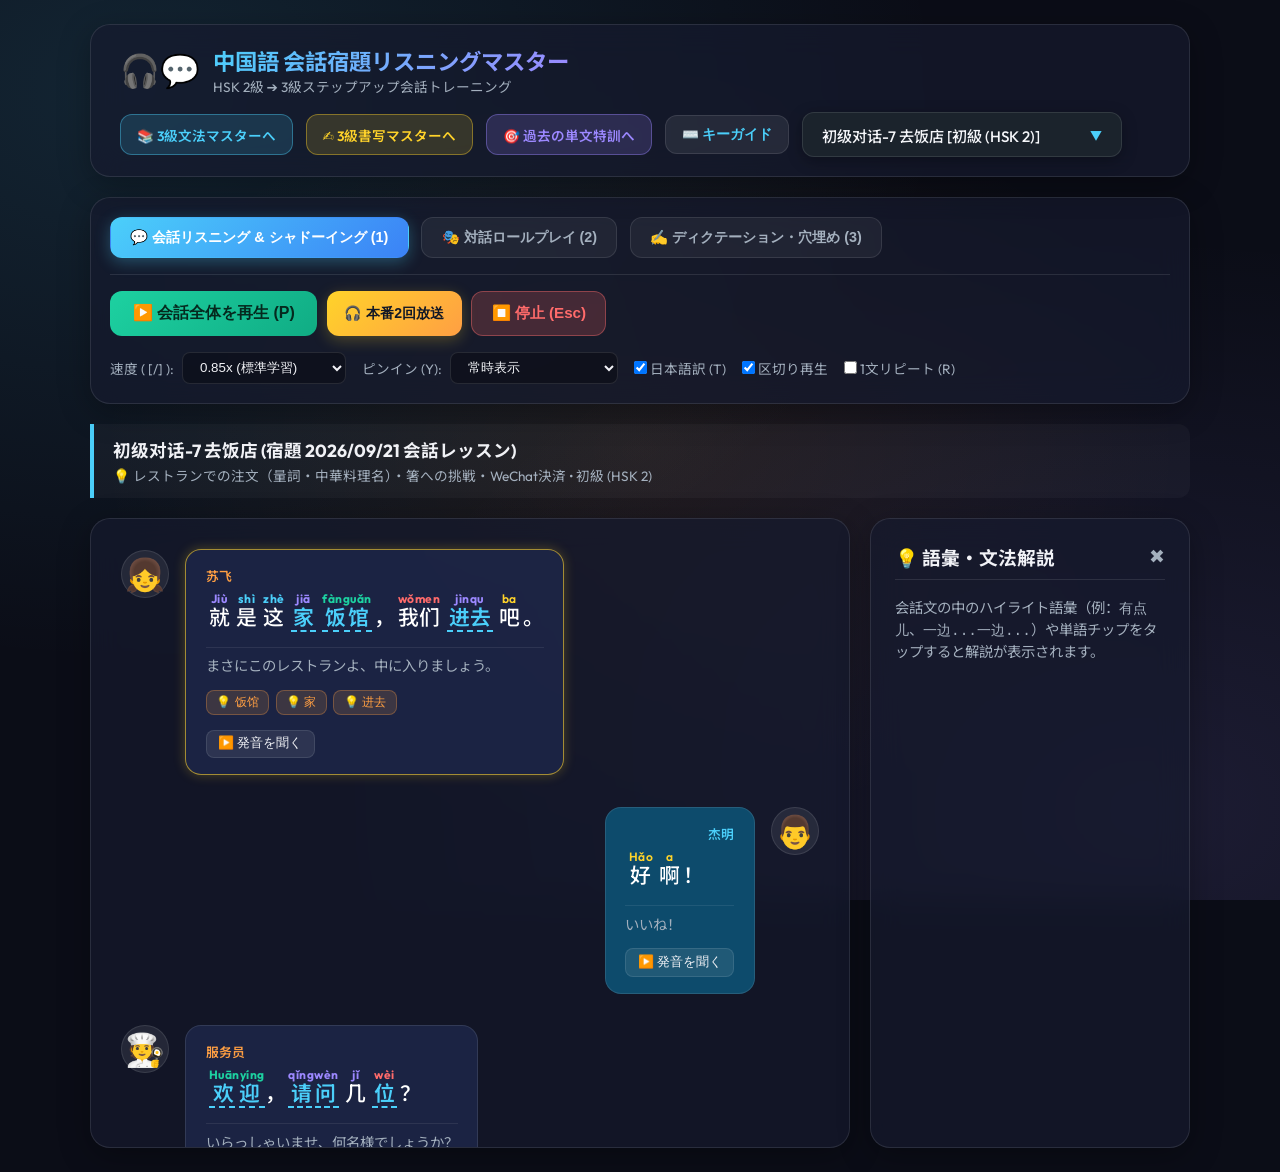
==== commit b57506d7: "Add HSK 3 Grammar Master (grammar.html) with color-coded formulas, teacher mentoring, and audio TTS" ====
--- a/index.html
+++ b/index.html
@@ -23,6 +23,7 @@
                 </div>
             </div>
             <div class="header-right">
+                <a href="grammar.html" class="btn-mode-switch" style="color: #4bcffa; border-color: rgba(75, 207, 250, 0.4); background: rgba(75, 207, 250, 0.15);">📚 3級文法マスターへ</a>
                 <a href="writing.html" class="btn-mode-switch" style="color: #ffd32a; border-color: rgba(255, 211, 42, 0.4); background: rgba(255, 211, 42, 0.15);">✍️ 3級書写マスターへ</a>
                 <a href="trainer.html" class="btn-mode-switch">🎯 過去の単文特訓へ</a>
                 <button id="btn-open-help" class="btn-help">⌨️ キーガイド</button>
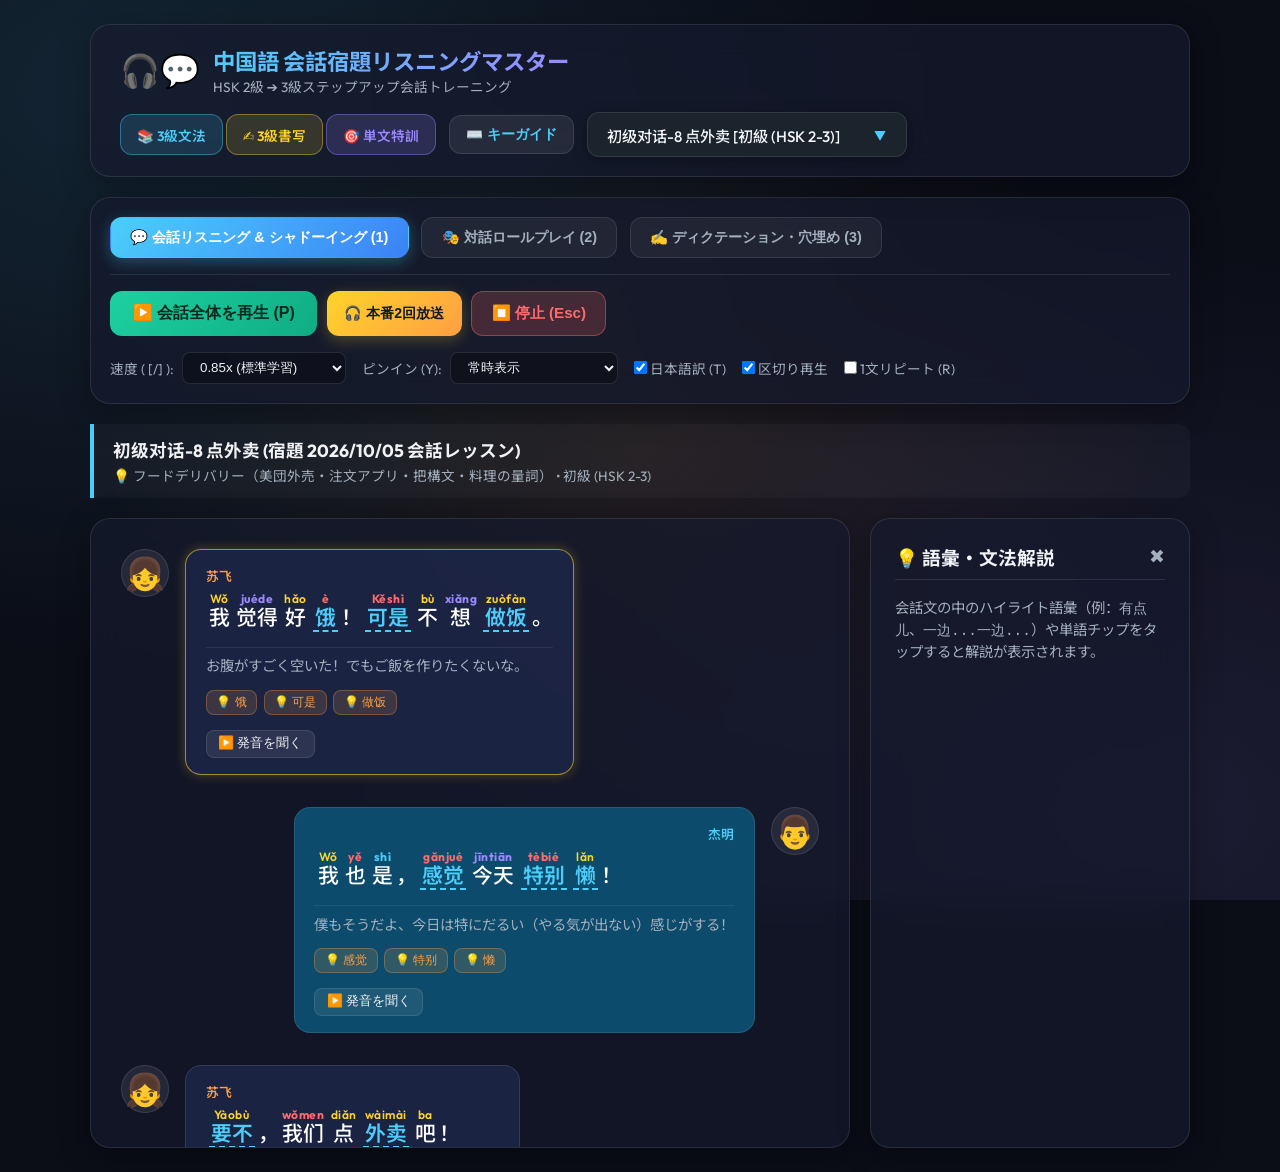
==== commit cbb64cc7: "Implement iPhone 15 Plus right-handed thumb optimization for Conversation Master (index.html): botto" ====
--- a/index.html
+++ b/index.html
@@ -23,9 +23,11 @@
                 </div>
             </div>
             <div class="header-right">
-                <a href="grammar.html" class="btn-mode-switch" style="color: #4bcffa; border-color: rgba(75, 207, 250, 0.4); background: rgba(75, 207, 250, 0.15);">📚 3級文法マスターへ</a>
-                <a href="writing.html" class="btn-mode-switch" style="color: #ffd32a; border-color: rgba(255, 211, 42, 0.4); background: rgba(255, 211, 42, 0.15);">✍️ 3級書写マスターへ</a>
-                <a href="trainer.html" class="btn-mode-switch">🎯 過去の単文特訓へ</a>
+                <div class="header-nav-scroll">
+                    <a href="grammar.html" class="btn-mode-switch" style="color: #4bcffa; border-color: rgba(75, 207, 250, 0.4); background: rgba(75, 207, 250, 0.15);">📚 3級文法</a>
+                    <a href="writing.html" class="btn-mode-switch" style="color: #ffd32a; border-color: rgba(255, 211, 42, 0.4); background: rgba(255, 211, 42, 0.15);">✍️ 3級書写</a>
+                    <a href="trainer.html" class="btn-mode-switch">🎯 単文特訓</a>
+                </div>
                 <button id="btn-open-help" class="btn-help">⌨️ キーガイド</button>
                 <div class="custom-dropdown-container">
                     <button id="custom-dropdown-btn" class="custom-dropdown-btn" type="button" aria-haspopup="listbox">
@@ -183,6 +185,65 @@
         </div>
     </div>
 
+    <!-- Mobile Bottom Action Dock (Right-Handed Thumb Ergonomics for iPhone 15 Plus) -->
+    <nav class="mobile-bottom-dock" id="mobile-bottom-dock" aria-label="モバイル親指アクションバー">
+        <div class="dock-left-group">
+            <button id="dock-btn-dialogues" class="dock-btn" type="button" title="会話目次・設定を開く">
+                <span class="dock-icon">📚</span>
+                <span class="dock-label">会話目次</span>
+            </button>
+            <button id="dock-btn-prev" class="dock-btn" type="button" title="前のセリフ (K)">
+                <span class="dock-icon">⏮️</span>
+                <span class="dock-label">前の文</span>
+            </button>
+        </div>
+        <div class="dock-right-group">
+            <button id="dock-btn-replay" class="dock-btn" type="button" title="このセリフを聴く (Space)">
+                <span class="dock-icon">🔊</span>
+                <span class="dock-label">この文</span>
+            </button>
+            <button id="dock-btn-play-full" class="dock-btn" type="button" title="会話全体を再生 / 停止 (P)">
+                <span class="dock-icon" id="dock-icon-full">▶️</span>
+                <span class="dock-label" id="dock-label-full">全体</span>
+            </button>
+            <button id="dock-btn-next" class="dock-btn dock-btn-primary" type="button" title="次のセリフへ進んで再生 (J)">
+                <span class="dock-icon">⏭️</span>
+                <span class="dock-label">次へ</span>
+            </button>
+        </div>
+    </nav>
+
+    <!-- Mobile Dialogue Selector Bottom Sheet -->
+    <div id="dialogue-sheet-overlay" class="chapter-sheet-overlay hidden">
+        <div class="chapter-sheet-backdrop" id="dialogue-sheet-backdrop"></div>
+        <div class="chapter-sheet-content" id="dialogue-sheet-content">
+            <div class="sheet-drag-handle"></div>
+            <div class="sheet-header">
+                <div class="sheet-title">🎧 会話レッスン目次 & 設定</div>
+                <button id="sheet-close-btn" class="sheet-close-btn" aria-label="閉じる">&times;</button>
+            </div>
+            <!-- Quick Settings Bar inside Sheet -->
+            <div class="sheet-quick-settings">
+                <button id="sheet-toggle-pinyin" class="sheet-setting-pill active" type="button">
+                    <span class="pill-label">ピンイン</span>: <span class="pill-val" id="sheet-val-pinyin">常時</span>
+                </button>
+                <button id="sheet-toggle-ja" class="sheet-setting-pill active" type="button">
+                    <span class="pill-label">日本語訳</span>: <span class="pill-val" id="sheet-val-ja">ON</span>
+                </button>
+                <button id="sheet-toggle-speed" class="sheet-setting-pill" type="button">
+                    <span class="pill-label">速度</span>: <span class="pill-val" id="sheet-val-speed">0.85x</span>
+                </button>
+                <button id="sheet-toggle-loop" class="sheet-setting-pill" type="button">
+                    <span class="pill-label">1文ループ</span>: <span class="pill-val" id="sheet-val-loop">OFF</span>
+                </button>
+            </div>
+            <!-- Dialogue List grouped by Homework -->
+            <div class="sheet-body" id="sheet-dialogue-list">
+                <!-- Dynamically populated via JS -->
+            </div>
+        </div>
+    </div>
+
     <!-- Scripts -->
     <script src="./js/pinyin_utils.js"></script>
     <script src="./js/tts.js"></script>
--- a/css/style.css
+++ b/css/style.css
@@ -1082,3 +1082,451 @@
     color: #f1f2f6;
     animation: fadeIn 0.3s ease;
 }
+
+/* ==========================================================================
+   Mobile Optimization for iPhone 15 Plus & Mobile Browsers (<= 768px)
+   Right-Handed Thumb Ergonomics: Bottom Action Dock & Dialogue Sheet
+   ========================================================================== */
+
+/* Hidden on desktop */
+.mobile-bottom-dock,
+.chapter-sheet-overlay {
+    display: none;
+}
+
+@media (max-width: 768px) {
+    body {
+        padding: 0.6rem 0.6rem calc(80px + env(safe-area-inset-bottom, 24px));
+    }
+
+    .app-wrapper {
+        gap: 0.75rem;
+    }
+
+    /* Compact Mobile Header */
+    .app-header {
+        padding: 0.75rem 1rem;
+        border-radius: 16px;
+        flex-direction: column;
+        align-items: flex-start;
+        gap: 0.6rem;
+    }
+
+    .brand-title {
+        gap: 0.6rem;
+    }
+
+    .brand-icon {
+        font-size: 1.6rem;
+    }
+
+    .brand-title h1 {
+        font-size: 1.15rem;
+    }
+
+    .brand-title p {
+        display: none; /* Hide subtitle to preserve vertical view */
+    }
+
+    .header-right {
+        width: 100%;
+        gap: 0.4rem;
+    }
+
+    .header-nav-scroll {
+        display: flex;
+        gap: 0.4rem;
+        overflow-x: auto;
+        width: 100%;
+        -webkit-overflow-scrolling: touch;
+        padding-bottom: 2px;
+    }
+
+    .header-nav-scroll::-webkit-scrollbar {
+        display: none;
+    }
+
+    .btn-mode-switch {
+        padding: 0.4rem 0.7rem;
+        font-size: 0.78rem;
+        white-space: nowrap;
+        border-radius: 10px;
+    }
+
+    /* Hide PC dropdown & key guide in header on mobile */
+    .btn-help,
+    .custom-dropdown-container {
+        display: none !important;
+    }
+
+    /* Compact Toolbar Card */
+    .toolbar-card {
+        padding: 0.75rem 1rem;
+        border-radius: 16px;
+        gap: 0.6rem;
+    }
+
+    .mode-switcher {
+        display: flex;
+        gap: 0.35rem;
+        overflow-x: auto;
+        -webkit-overflow-scrolling: touch;
+    }
+
+    .mode-switcher::-webkit-scrollbar {
+        display: none;
+    }
+
+    .btn-mode {
+        padding: 0.45rem 0.75rem;
+        font-size: 0.78rem;
+        white-space: nowrap;
+        flex: 1 0 auto;
+        text-align: center;
+    }
+
+    /* PC Action Row is replaced by Mobile Bottom Action Dock */
+    .action-row {
+        display: none !important;
+    }
+
+    .sub-bar {
+        padding: 0.6rem;
+        font-size: 0.85rem;
+    }
+
+    /* Chat Bubbles: Touch Ergonomics */
+    .chat-container {
+        padding: 0.4rem 0;
+        gap: 0.85rem;
+    }
+
+    .chat-bubble {
+        max-width: 95%;
+        padding: 0.85rem 1rem;
+        cursor: pointer;
+        user-select: none;
+        -webkit-tap-highlight-color: transparent;
+        transition: transform 0.12s ease, border-color 0.2s ease, background 0.2s ease;
+    }
+
+    .chat-bubble:active {
+        transform: scale(0.985);
+    }
+
+    .chat-bubble.focused-line {
+        border-color: var(--primary) !important;
+        box-shadow: 0 0 16px rgba(75, 207, 250, 0.35);
+    }
+
+    .chat-bubble .text-zh {
+        font-size: 1.25rem;
+    }
+
+    .chat-bubble .text-ja {
+        font-size: 0.88rem;
+    }
+
+    /* Hide individual bubble action buttons to make bubbles cleaner */
+    .bubble-actions {
+        display: none;
+    }
+
+    /* Mobile Bottom Action Dock */
+    .mobile-bottom-dock {
+        display: flex;
+        position: fixed;
+        bottom: 0;
+        left: 0;
+        width: 100%;
+        background: rgba(14, 17, 27, 0.95);
+        backdrop-filter: blur(20px);
+        -webkit-backdrop-filter: blur(20px);
+        border-top: 1px solid rgba(255, 255, 255, 0.12);
+        box-shadow: 0 -8px 25px rgba(0, 0, 0, 0.5);
+        padding: 0.45rem 0.6rem calc(0.45rem + env(safe-area-inset-bottom, 20px));
+        justify-content: space-between;
+        align-items: center;
+        gap: 0.3rem;
+        z-index: 1000;
+        box-sizing: border-box;
+    }
+
+    .dock-left-group {
+        display: flex;
+        gap: 0.3rem;
+        align-items: center;
+    }
+
+    .dock-right-group {
+        display: flex;
+        gap: 0.35rem;
+        align-items: center;
+        justify-content: flex-end;
+    }
+
+    .dock-btn {
+        background: rgba(255, 255, 255, 0.08);
+        border: 1px solid rgba(255, 255, 255, 0.12);
+        color: #f1f2f6;
+        min-width: 48px;
+        height: 50px;
+        padding: 0.25rem 0.4rem;
+        border-radius: 12px;
+        display: flex;
+        flex-direction: column;
+        align-items: center;
+        justify-content: center;
+        gap: 2px;
+        cursor: pointer;
+        transition: all 0.15s ease;
+        -webkit-tap-highlight-color: transparent;
+    }
+
+    .dock-btn:active {
+        transform: scale(0.92);
+        background: rgba(255, 255, 255, 0.18);
+    }
+
+    .dock-icon {
+        font-size: 1.15rem;
+        line-height: 1;
+    }
+
+    .dock-label {
+        font-size: 0.68rem;
+        font-weight: 700;
+        color: var(--text-muted);
+        line-height: 1;
+    }
+
+    .dock-btn.dock-btn-primary {
+        background: linear-gradient(135deg, #4bcffa 0%, #00d2d3 100%);
+        border: none;
+        color: #0c101d;
+        min-width: 64px;
+        box-shadow: 0 4px 14px rgba(75, 207, 250, 0.45);
+    }
+
+    .dock-btn.dock-btn-primary .dock-icon {
+        color: #0c101d;
+        font-weight: 900;
+    }
+
+    .dock-btn.dock-btn-primary .dock-label {
+        color: #0c101d;
+        font-weight: 800;
+    }
+
+    .dock-btn.playing {
+        background: rgba(255, 94, 87, 0.25) !important;
+        border-color: #ff5e57 !important;
+        color: #ff5e57 !important;
+    }
+
+    .dock-btn.playing .dock-label {
+        color: #ff5e57 !important;
+    }
+
+    .dock-btn.looping {
+        background: rgba(29, 209, 161, 0.22) !important;
+        border-color: #1dd1a1 !important;
+    }
+
+    .dock-btn.looping .dock-label {
+        color: #1dd1a1 !important;
+    }
+
+    /* Dialogue Bottom Sheet */
+    .chapter-sheet-overlay {
+        display: block;
+        position: fixed;
+        top: 0;
+        left: 0;
+        width: 100%;
+        height: 100%;
+        z-index: 1200;
+        opacity: 1;
+        visibility: visible;
+        transition: opacity 0.25s ease, visibility 0.25s ease;
+    }
+
+    .chapter-sheet-overlay.hidden {
+        opacity: 0;
+        visibility: hidden;
+        pointer-events: none;
+    }
+
+    .chapter-sheet-backdrop {
+        position: absolute;
+        top: 0;
+        left: 0;
+        width: 100%;
+        height: 100%;
+        background: rgba(0, 0, 0, 0.65);
+        backdrop-filter: blur(8px);
+        -webkit-backdrop-filter: blur(8px);
+    }
+
+    .chapter-sheet-content {
+        position: absolute;
+        bottom: 0;
+        left: 0;
+        width: 100%;
+        max-height: 82vh;
+        background: rgba(18, 22, 36, 0.98);
+        border-top: 1px solid rgba(255, 255, 255, 0.15);
+        border-radius: 22px 22px 0 0;
+        box-shadow: 0 -10px 40px rgba(0, 0, 0, 0.7);
+        display: flex;
+        flex-direction: column;
+        padding-bottom: calc(1rem + env(safe-area-inset-bottom, 20px));
+        transform: translateY(0);
+        transition: transform 0.28s cubic-bezier(0.16, 1, 0.3, 1);
+    }
+
+    .chapter-sheet-overlay.hidden .chapter-sheet-content {
+        transform: translateY(100%);
+    }
+
+    .sheet-drag-handle {
+        width: 44px;
+        height: 5px;
+        background: rgba(255, 255, 255, 0.25);
+        border-radius: 3px;
+        margin: 0.6rem auto 0.2rem;
+    }
+
+    .sheet-header {
+        display: flex;
+        justify-content: space-between;
+        align-items: center;
+        padding: 0.8rem 1.2rem 0.6rem;
+        border-bottom: 1px solid rgba(255, 255, 255, 0.08);
+    }
+
+    .sheet-title {
+        font-size: 1.02rem;
+        font-weight: 700;
+        color: #ffffff;
+    }
+
+    .sheet-close-btn {
+        background: rgba(255, 255, 255, 0.1);
+        border: none;
+        color: #f1f2f6;
+        width: 32px;
+        height: 32px;
+        border-radius: 50%;
+        font-size: 1.3rem;
+        line-height: 1;
+        display: flex;
+        align-items: center;
+        justify-content: center;
+        cursor: pointer;
+    }
+
+    .sheet-quick-settings {
+        display: flex;
+        gap: 0.5rem;
+        padding: 0.7rem 1.2rem;
+        overflow-x: auto;
+        border-bottom: 1px solid rgba(255, 255, 255, 0.08);
+        -webkit-overflow-scrolling: touch;
+    }
+
+    .sheet-quick-settings::-webkit-scrollbar {
+        display: none;
+    }
+
+    .sheet-setting-pill {
+        background: rgba(255, 255, 255, 0.06);
+        border: 1px solid rgba(255, 255, 255, 0.12);
+        border-radius: 20px;
+        padding: 0.35rem 0.75rem;
+        color: #dcdde1;
+        font-size: 0.78rem;
+        font-weight: 600;
+        white-space: nowrap;
+        cursor: pointer;
+        transition: all 0.15s ease;
+        -webkit-tap-highlight-color: transparent;
+    }
+
+    .sheet-setting-pill.active {
+        background: rgba(75, 207, 250, 0.18);
+        border-color: var(--primary);
+        color: #ffffff;
+    }
+
+    .sheet-body {
+        flex: 1;
+        overflow-y: auto;
+        padding: 0.8rem 1.2rem;
+        display: flex;
+        flex-direction: column;
+        gap: 0.8rem;
+        -webkit-overflow-scrolling: touch;
+    }
+
+    .sheet-group-title {
+        font-size: 0.82rem;
+        font-weight: 700;
+        color: #ffd32a;
+        padding: 0.2rem 0;
+        border-bottom: 1px dashed rgba(255, 211, 42, 0.3);
+        display: flex;
+        align-items: center;
+        gap: 0.4rem;
+    }
+
+    .sheet-dialogue-item {
+        background: rgba(255, 255, 255, 0.04);
+        border: 1px solid rgba(255, 255, 255, 0.08);
+        border-radius: 12px;
+        padding: 0.75rem 1rem;
+        display: flex;
+        align-items: center;
+        justify-content: space-between;
+        cursor: pointer;
+        transition: all 0.15s ease;
+        -webkit-tap-highlight-color: transparent;
+    }
+
+    .sheet-dialogue-item:active {
+        transform: scale(0.98);
+        background: rgba(255, 255, 255, 0.1);
+    }
+
+    .sheet-dialogue-item.active {
+        background: rgba(75, 207, 250, 0.15);
+        border-color: var(--primary);
+    }
+
+    .sheet-item-info {
+        display: flex;
+        flex-direction: column;
+        gap: 0.2rem;
+    }
+
+    .sheet-item-title {
+        font-size: 0.95rem;
+        font-weight: 700;
+        color: #ffffff;
+    }
+
+    .sheet-item-meta {
+        font-size: 0.76rem;
+        color: var(--text-muted);
+    }
+
+    .sheet-item-badge {
+        font-size: 0.72rem;
+        font-weight: 700;
+        padding: 0.2rem 0.5rem;
+        border-radius: 6px;
+        background: rgba(255, 211, 42, 0.15);
+        color: var(--accent);
+    }
+}
+
